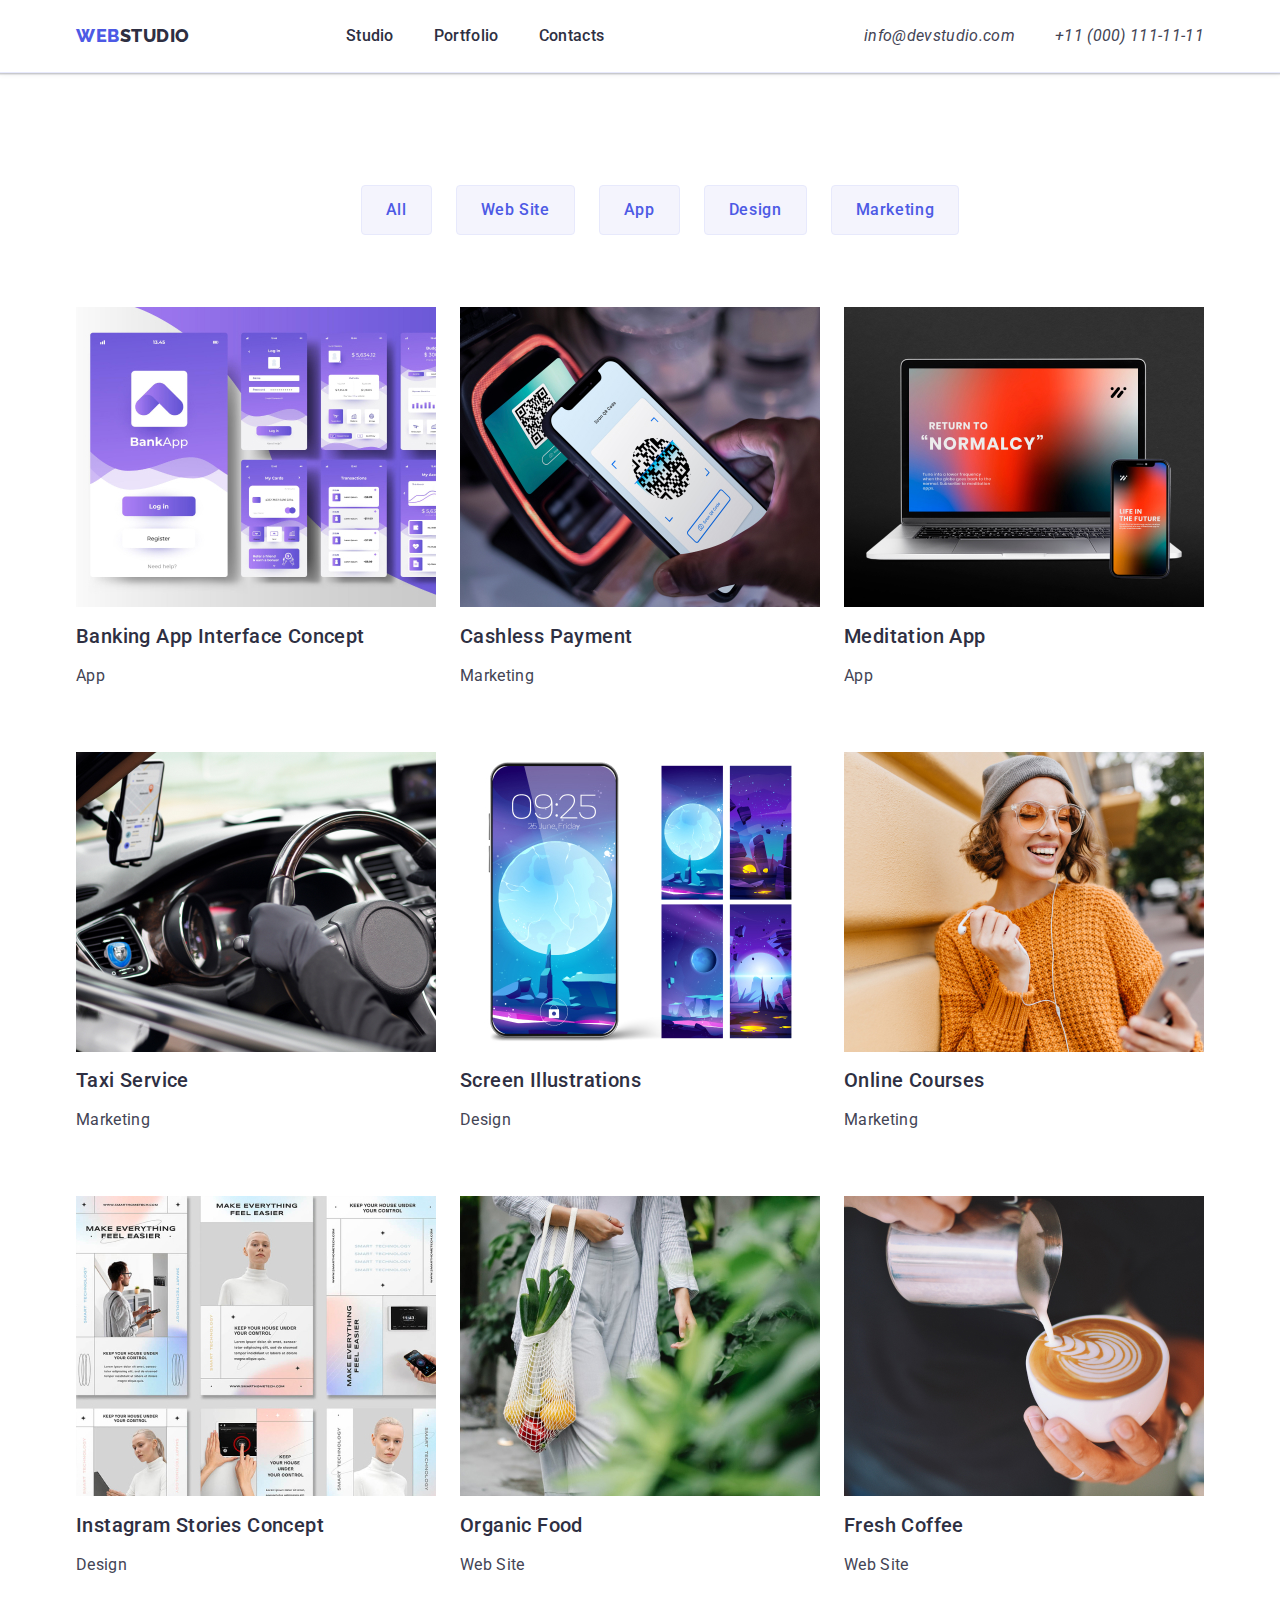
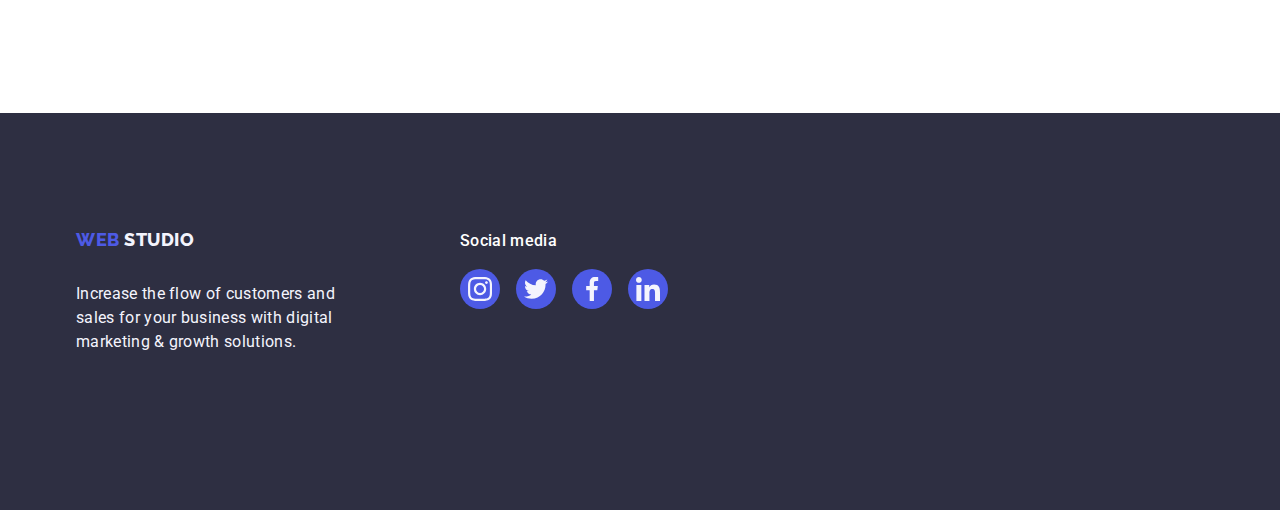
==== portfolio.html @ a6ea0c38 "Initial commit" ====
<!DOCTYPE html>
<html lang="en">
  <head>
    <meta charset="UTF-8" />
    <meta name="viewport" content="width=device-width, initial-scale=1.0" />
    <title>WEBSTUDIO</title>

    <link
      rel="stylesheet"
      href="https://cdnjs.cloudflare.com/ajax/libs/modern-normalize/2.0.0/modern-normalize.min.css"
    />
    <link rel="preconnect" href="https://fonts.googleapis.com" />
    <link rel="preconnect" href="https://fonts.gstatic.com" crossorigin />
    <link
      href="https://fonts.googleapis.com/css2?family=Raleway:wght@700&family=Roboto:wght@400;500;700;900&display=swap"
      rel="stylesheet"
    />

    <link rel="stylesheet" href="./css/styles.css" />
  </head>

  <body class="project">
    <header class="top-head">
      <div class="topdiv container">
        <nav class="navig">
          <a class="logo link" href="./index.html">
            Web<span class="logo-studio-dark">Studio</span>
          </a>

          <ul class="list top-line">
            <li><a class="index link top" href="./index.html">Studio</a></li>
            <li>
              <a class="index link top" href="./portfolio.html">Portfolio</a>
            </li>
            <li><a class="index link top" href="">Contacts</a></li>
          </ul>
        </nav>
        <address class="add">
          <ul class="list top-line">
            <li>
              <a class="contact link top" href="mailto:info@devstudio.com"
                >info@devstudio.com</a
              >
            </li>
            <li>
              <a class="contact link top" href="tel:+110001111111"
                >+11 (000) 111-11-11</a
              >
            </li>
          </ul>
        </address>
      </div>
    </header>

    <!-- FILTERS -->
    <main>
      <section class="section portf-section">
        <div class="container">
          <h1 class="visually-hidden">EXPLORE US</h1>
          <ul class="list main-list">
            <li>
              <button class="firstbtn main-btn btn-all" type="button">
                All
              </button>
            </li>
            <li>
              <button class="firstbtn main-btn btn-all" type="button">
                Web Site
              </button>
            </li>
            <li>
              <button class="firstbtn main-btn btn-all" type="button">
                App
              </button>
            </li>
            <li>
              <button class="firstbtn main-btn btn-all" type="button">
                Design
              </button>
            </li>
            <li>
              <button class="firstbtn main-btn btn-all" type="button">
                Marketing
              </button>
            </li>
          </ul>

          <!-- ROW1 -->

          <ul class="list card-list">
            <li class="card-element">
              <a href="" class="link link-card">
                <img
                  src="./images/bankingapp.jpg"
                  alt="Banking Interface"
                  width="360"
                />
                <div class="app">
                  <h2 class="titlefour card-title">
                    Banking App Interface Concept
                  </h2>
                  <p class="firsttitle">App</p>
                </div>
              </a>
            </li>
            <li class="card-element">
              <a href="" class="link link-card">
                <img src="./images/cardpayment.jpg" alt="Payment" width="360" />
                <div class="app">
                  <h2 class="titlefour card-title">Cashless Payment</h2>
                  <p class="firsttitle">Marketing</p>
                </div>
              </a>
            </li>
            <li class="card-element">
              <a href="" class="link link-card">
                <img src="./images/computerapp.jpg" alt="App" width="360" />
                <div class="app">
                  <h2 class="titlefour card-title">Meditation App</h2>
                  <p class="firsttitle">App</p>
                </div>
              </a>
            </li>

            <!-- ROW2 -->

            <li class="card-element">
              <a href="" class="link link-card">
                <img src="./images/taxiservice.jpg" alt="Taxi" width="360" />
                <div class="app">
                  <h2 class="titlefour card-title">Taxi Service</h2>
                  <p class="firsttitle">Marketing</p>
                </div>
              </a>
            </li>
            <li class="card-element">
              <a href="" class="link link-card">
                <img
                  src="./images/phonewallpapers.jpg"
                  alt="Phone Screen"
                  width="360"
                />
                <div class="app">
                  <h2 class="titlefour card-title">Screen Illustrations</h2>
                  <p class="firsttitle">Design</p>
                </div>
              </a>
            </li>
            <li class="card-element">
              <a href="" class="link link-card">
                <img
                  src="./images/onlinecourses.jpg"
                  alt="Online Courses"
                  width="360"
                />
                <div class="app">
                  <h2 class="titlefour card-title">Online Courses</h2>
                  <p class="firsttitle">Marketing</p>
                </div>
              </a>
            </li>

            <!-- ROW3 -->

            <li class="card-element">
              <a href="" class="link link-card">
                <img
                  src="./images/instagramstoriesconcept.jpg"
                  alt="Instagram Stories"
                  width="360"
                />
                <div class="app">
                  <h2 class="titlefour card-title">
                    Instagram Stories Concept
                  </h2>
                  <p class="firsttitle">Design</p>
                </div>
              </a>
            </li>
            <li class="card-element">
              <a href="" class="link link-card">
                <img
                  src="./images/organicfood.jpg"
                  alt="Organic Food"
                  width="360"
                />
                <div class="app">
                  <h2 class="titlefour card-title">Organic Food</h2>
                  <p class="firsttitle">Web Site</p>
                </div>
              </a>
            </li>
            <li class="card-element">
              <a href="" class="link link-card">
                <img src="./images/freshcoffee.jpg" alt="Coffee" width="360" />
                <div class="app">
                  <h2 class="titlefour card-title">Fresh Coffee</h2>
                  <p class="firsttitle">Web Site</p>
                </div>
              </a>
            </li>
          </ul>
        </div>
      </section>
    </main>
    <!--Footer Section-->
    <footer class="lastpart">
      <div class="foot-div container">
        <div class="footer-div-logo">
          <a class="logo link logo-st" href="./index.html">
            Web <span class="logoc">Studio</span>
          </a>
          <p class="description last-description">
            Increase the flow of customers and sales for your business with
            digital marketing & growth solutions.
          </p>
        </div>
        <div class="social-media-div">
          <p class="social-media-div-title">Social media</p>
          <ul class="ul-div">
            <li class="list-div">
              <a href="" class="last-link-div">
                <svg class="socialred-div" width="24" height="24">
                  <use href="./images/icons.svg#instagram"></use>
                </svg>
              </a>
            </li>
            <li class="list-div">
              <a href="" class="last-link-div">
                <svg class="socialred-div" width="24" height="24">
                  <use href="./images/icons.svg#twitter"></use>
                </svg>
              </a>
            </li>
            <li class="list-div">
              <a href="" class="last-link-div">
                <svg class="socialred-div" width="24" height="24">
                  <use href="./images/icons.svg#facebook"></use>
                </svg>
              </a>
            </li>
            <li class="list-div">
              <a href="" class="last-link-div">
                <svg class="socialred-div" width="24" height="24">
                  <use href="./images/icons.svg#linkedin"></use>
                </svg>
              </a>
            </li>
          </ul>
        </div>
      </div>
    </footer>
  </body>
</html>
---- css/styles.css ----
*,
*::before,
*::after {
    box-sizing: border-box;
}

.navig {
    display: flex;
    margin: 0px;
    padding: 0px;
    align-items: center;
    gap: 40px;

}


.topdiv {
    display: flex;
    justify-content: space-between;

}
.link {
    text-decoration: none;
}

.first-button {
    display: block;
    margin: auto;
    min-width: 169px;
    height: 56px;
    border: none;
    background-color: var(--button-color);
    border-radius: 4px;
    cursor: pointer;
    box-shadow: 1px 6px rgba(46, 47, 66, 0.08), 0px 1px 1px rgba(46, 47, 66, 0.16), 0px 2px 1px rgba(46, 47, 66, 0.08);
}

.top-head {
    border-bottom: 1px solid #e7e9fc;
    flex-shrink: 0;
    box-shadow: 0px 2px 1px rgba(46, 47, 66, 0.08), 0px 1px 1px rgba(46, 47, 66, 0.16), 0px 1px 6px rgba(46, 47, 66, 0.08);
}

.top-line {
    margin: 0;
    display: flex;
    justify-content: space-between;
    gap: 40px;
}

img {
    display: block;
}

:root {
    --brand-color: #FFFFFFFF;
    --blue: #4d5ae5;
    --dark-blue: #2e2f42;
    --more-blue: #434455;
    --light-color: #F4F4FD;
    --logo-color: #f4f4f4fd;
    --button-color: #4d5ae5;
    --main-button: #e7e9fc;
    --link-color: #8e8f99;
}

.container {

    width: 1158px;
    margin: 0 auto;
    padding: 0 15px;
}

.section {
    padding-top: 94px;
    padding-bottom: 94px;
}

body {
    font-family: "Roboto", sans-serif;
    color: #434455;
    background-color: var(--brand-color);
}

.logo {
    font-family: "Raleway", sans-serif;
    font-weight: 800;
    font-size: 18px;
    line-height: 1.17;
    letter-spacing: 0.03em;
    text-transform: uppercase;
    color: var(--blue);
    margin-right: 76px;

}


.link {
    text-decoration: none;
    display: block;
}


.logo-studio-dark {
    color: var(--dark-blue);
}

.list {

    list-style: none;
}


.contacts {
    font-style: normal;
}

.contacts {
    line-height: 1.5;
    letter-spacing: 0.02em;
    color: var(--more-blue);
    font-style: normal;
}

.index {
    font-weight: 500;
    font-size: 16px;
    line-height: 1.5;
    letter-spacing: 0.02em;
    color: var(--dark-blue);
    text-decoration: none;
}

.index:hover {
    color: #404bbf;
}

.index:focus {
    color: #404bbf;
}

.contact {
    color: var(--more-blue);
    line-height: 1.5;
    letter-spacing: 0.02em;
}

.contact:hover {
    color: #404bbf;
}

.contact:focus {
    color: #000433;
}

.heroimag {
    max-width: 1440px;
    background-color: var(--navy-blue);
    background-image: linear-gradient(rgba(46, 47, 66, 0.7), rgba(46, 47, 66, 0.7)), url(../images/people-office.jpg);
    background-repeat: no-repeat;
    background-size: cover;
    background-position: center;
    margin: 0 auto;
    }


.first {
    color: var(--dark-blue);
    background-color: var(--dark-blue);
    padding: 188px 0;
}

.firstred {
    fill: var(--light-color);
}
.title {
    font-size: 56px;
    line-height: 1.07;
    text-align: center;
    letter-spacing: 0.02em;
    color: #ffffff;
}

.antenna {

    display: flex;
    align-items: center;
    justify-content: center;
    height: 112px;
    background-color: #f4f4fd;
    border-radius: 4px;
    margin-bottom: 8px;
}

.section-title {

    max-width: 496px;
    margin: auto;
    padding-bottom: 48px;
}

.btn {

    font-family: "Roboto", sans-serif;
    font-weight: 500;
    font-size: 16px;
    line-height: 1.5;
    letter-spacing: 0.04em;
    color: #ffffff;

}

.btn:hover {
    background-color: #404bbf;
}

.btn:focus {
    background-color: #404bbf;
}

.btn {
    cursor: pointer;
}

.btn-all:hover {

    box-shadow: 0px 3px 1px rgba(0, 0, 0, 0.1), 0px 2px 1px rgba(0, 0, 0, 0.08), 0px 2px 2px rgba(0, 0, 0, 0.12);

}

.btn-all:focus {

    box-shadow: 0px 3px 1px rgba(0, 0, 0, 0.1), 0px 2px 1px rgba(0, 0, 0, 0.08), 0px 2px 2px rgba(0, 0, 0, 0.12);
}

.titlefour {
    font-weight: 500;
    font-size: 20px;
    line-height: 1.2;
    letter-spacing: 0.02em;
    color: var(--dark-blue);
}

.firsttitle {
    line-height: 1.5;
    letter-spacing: 0.02em;
    font-size: 16px;
}

.titleh {
    font-size: 36px;
    line-height: 1.11;
    text-align: center;
    letter-spacing: 0.02em;
    text-transform: capitalize;
    color: var(--dark-blue);
}


.lastsection {
    background-color: #F4F4FD;
}

.team {
    font-size: 36px;
    line-height: 1.11;
    text-align: center;
    letter-spacing: 0.02em;
    text-transform: capitalize;
    color: var(--dark-blue);
}


.lastpart {
    background-color: var(--dark-blue);
    padding: 100px 0;
}

.description {
    line-height: 1.5;
    color: var(--light-color);
    letter-spacing: 0.02em;
    margin-bottom: 16px;
}

.custom-class {
    font-weight: 500;
    font-size: 20px;
    line-height: 1.2;
    letter-spacing: 0.02em;
    color: var(--dark-blue);
}

.teamp {
    background-color: #FFFFFFFF;
    box-shadow: 0px 1px 6px rgba(46, 47, 66, 0.08), 0px 1px 1px rgba(46, 47, 66, 0.16), 0px 2px 1px rgba(46, 47, 66, 0.08);
}

.firsttitle {
    color: var(--more-blue)
}

.logoc {
    color: #f4f4fd;
}

.firstbtn {
    font-family: "Roboto", sans-serif;
    font-weight: 500;
    font-size: 16px;
    line-height: 1.5;
    letter-spacing: 0.04em;
    color: var(--button-color);
    background-color: var(--light-color);
}

.firstbtn:hover {
    color: #FFFFFFFF;
    background-color: #404bbf;
}

.firstbtn:focus {
    color: #FFFFFFFF;
    background-color: #404bbf;
}

.firstbtn {
    cursor: pointer;
}

.first-row {
    padding-top: 120px;
    padding-bottom: 120px;

}

.hidden-title {
    visibility: hidden;
    height: 1px;
    overflow: hidden;
    position: absolute;
    white-space: nowrap;
    width: 1px;
}

.first-row-list {
    display: flex;
    gap: 24px;
    padding-left: 0;
}



.title-first-element {
    margin-bottom: 8px;
}

.third-section {
    padding-bottom: 120px;
}

.title-second-element {
    margin-bottom: 72px;
}

.second-row-list {
    display: flex;
    gap: 24px;
}



.last-row {
    display: flex;
    padding: 120px 0;
}

.last-title {
    margin-bottom: 72px;
}

.last-list {
    display: flex;
    gap: 24px;
}



.last-element {
    border-radius: 0px 0px 4px 4px;
    background: var(--WHITE, #FFF);
}

.first-name {
    padding: 32px 0;
}

.title-name {
    text-align: center;
    margin-bottom: 8px;
}

.job {
    text-align: center;
}

.social-media-link {
    width: 100%;
    height: 100%;
    background-color: var(--button-color);
    border-radius: 50%;
    display: flex;
    align-items: center;
    justify-content: center;
    gap: 24px;
}

.social-media-link:hover{
    background-color: #404bbf;
    box-shadow: 1px 6px rgba(46, 47, 66, 0.08), 0px 1px 1px rgba(46, 47, 66, 0.16), 0px 2px 1px rgba(46, 47, 66, 0.08);
    }


.social-media-link:focus{
    background-color: #404bbf;
    box-shadow: 1px 6px rgba(46, 47, 66, 0.08), 0px 1px 1px rgba(46, 47, 66, 0.16), 0px 2px 1px rgba(46, 47, 66, 0.08);
    
}

.social {
    display: flex;
    justify-content: center;
    gap: 24px;
    list-style: none;
    padding-inline-start: 0%;
}

.social-media {
    width: 40px;
    height: 40px;
}

.title-custom {
    color: var(--NAVY-BLUE, #2E2F42);
    text-align: center;
    font-family: Roboto;
    font-size: 36px;
    font-style: normal;
    font-weight: 700;
    line-height: 111.111%;
    letter-spacing: 0.72px;
    text-transform: capitalize;
    margin-bottom: 72px;

}

.custom-class{
    padding-top: 120px;
    padding-bottom: 120px;
    font-weight: 500;
    font-size: 20px;
    line-height: 1.2;
    letter-spacing: 0.02em;
    color: var(--dark-blue);
}

.list-costumer{
    display: flex;
    gap: 24px;
    list-style-type: none;
    height: 88px;
    padding: 0%;
    margin-bottom: 72px;
}

.icon-class{
    fill: currentColor;
}

.list-costumers{
    width: calc((100% - 120px) / 6);
}

.link-costumer{
    width: 100%;
    height: 100%;
    border: 1px solid #8e8f99;
    border-radius: 4px;
    display: flex;
    align-items: center;
    justify-content: center;
    color: var(--link-color);
    box-shadow: 1px 6px rgba(46, 47, 66, 0.08), 0px 1px 1px rgba(46, 47, 66, 0.16), 0px 2px 1px rgba(46, 47, 66, 0.08);
}

.link-costumer:hover{
    border-color: #404bbf;
    color: #404bbf;
}

.link-costumer:focus{
    border-color: #404bbf;
    color: #404bbf;
}
.logo-st {
    display: inline-block;
    margin-bottom: 16px;
}

.last-description {
    width: 264px;
    height: 112px;
    flex-shrink: 0;
    margin-bottom: 16px;
}


.portf-section {
    padding-top: 96px;
    padding-bottom: 120px;
}

.main-list {
    display: flex;
    justify-content: center;
    gap: 24px;
    margin-bottom: 72px;
}

.main-btn {
    border: 1px solid var(--main-button);
    border-radius: 4px;
    padding: 12px 24px;
}

.main-btn:hover {
    border: 1px solid transparent;
}

.main-btn:focus {
    border: 1px solid transparent;

}

.card-list {
    display: flex;
    flex-wrap: wrap;
    column-gap: 24px;
    row-gap: 48px;
    flex-basis: calc((100% - 48px) /3);
    margin-top: 0px;
    margin-bottom: 0px;
    padding-left: 0px;
    padding-right: 0px;
}


.card-title {
    margin-bottom: 8px;
}

.link-card:hover {
box-shadow: 0px 1px 6px rgba(46, 47, 66, 0.08), 0px 1px 1px rgba(46, 47, 66, 0.16), 0px 2px 1px rgba(46, 47, 66, 0.08);
}

.link-card:focus {
    box-shadow: 0px 1px 6px rgba(46, 47, 66, 0.08), 0px 1px 1px rgba(46, 47, 66, 0.16), 0px 2px 1px rgba(46, 47, 66, 0.08);
}



.top {
    padding: 24px 0;
}

.visually-hidden {
    position: absolute;
    width: 1px;
    height: 1px;
    margin: -1px;
    border: 0;
    padding: 0;
    white-space: nowrap;
    clip-path: inset(100%);
    clip: rect(0 0 0 0);
    overflow: hidden;
}

.last-element {
    width: 100%;
    min-width: 264px;
}

.foot-div {
    display: flex;
    align-items: baseline;
}
.footer-div-logo {
    margin-right: 120px;
    flex-direction: column;
    display: inline-block;
}

.social-media-div {
    gap: 24px;
    margin-bottom: 16px;
    list-style: none;
    padding-inline-start: 0%;

}

.social-media-div-title {
    color: var(--WHITE, #FFF);
    font-family: Roboto;
    font-size: 16px;
    font-style: normal;
    font-weight: 500;
    line-height: 150%;
    letter-spacing: 0.32px;
    margin-bottom: 16px;
}

.ul-div{
    display: flex;
    gap: 16px;
    padding: inherit;
    list-style-type: none;
}

.list-div{
    width: 40px;
    height: 40px;
}

.last-link-div{
    width: 100%;
    height: 100%;
    background-color: var(--button-color);
    border-radius: 50%;
    display: flex;
    align-items: center;
    justify-content: center;
}

.last-link-div:hover{
    background-color: #31d0aa;
}

.last-link-div:focus{
    background-color: #31d0aa;
}

.socialred-div{
    fill: var(--light-color);
    display: flex;
    align-items: center;
    justify-content: center;
    padding-inline-end: 0%;

}
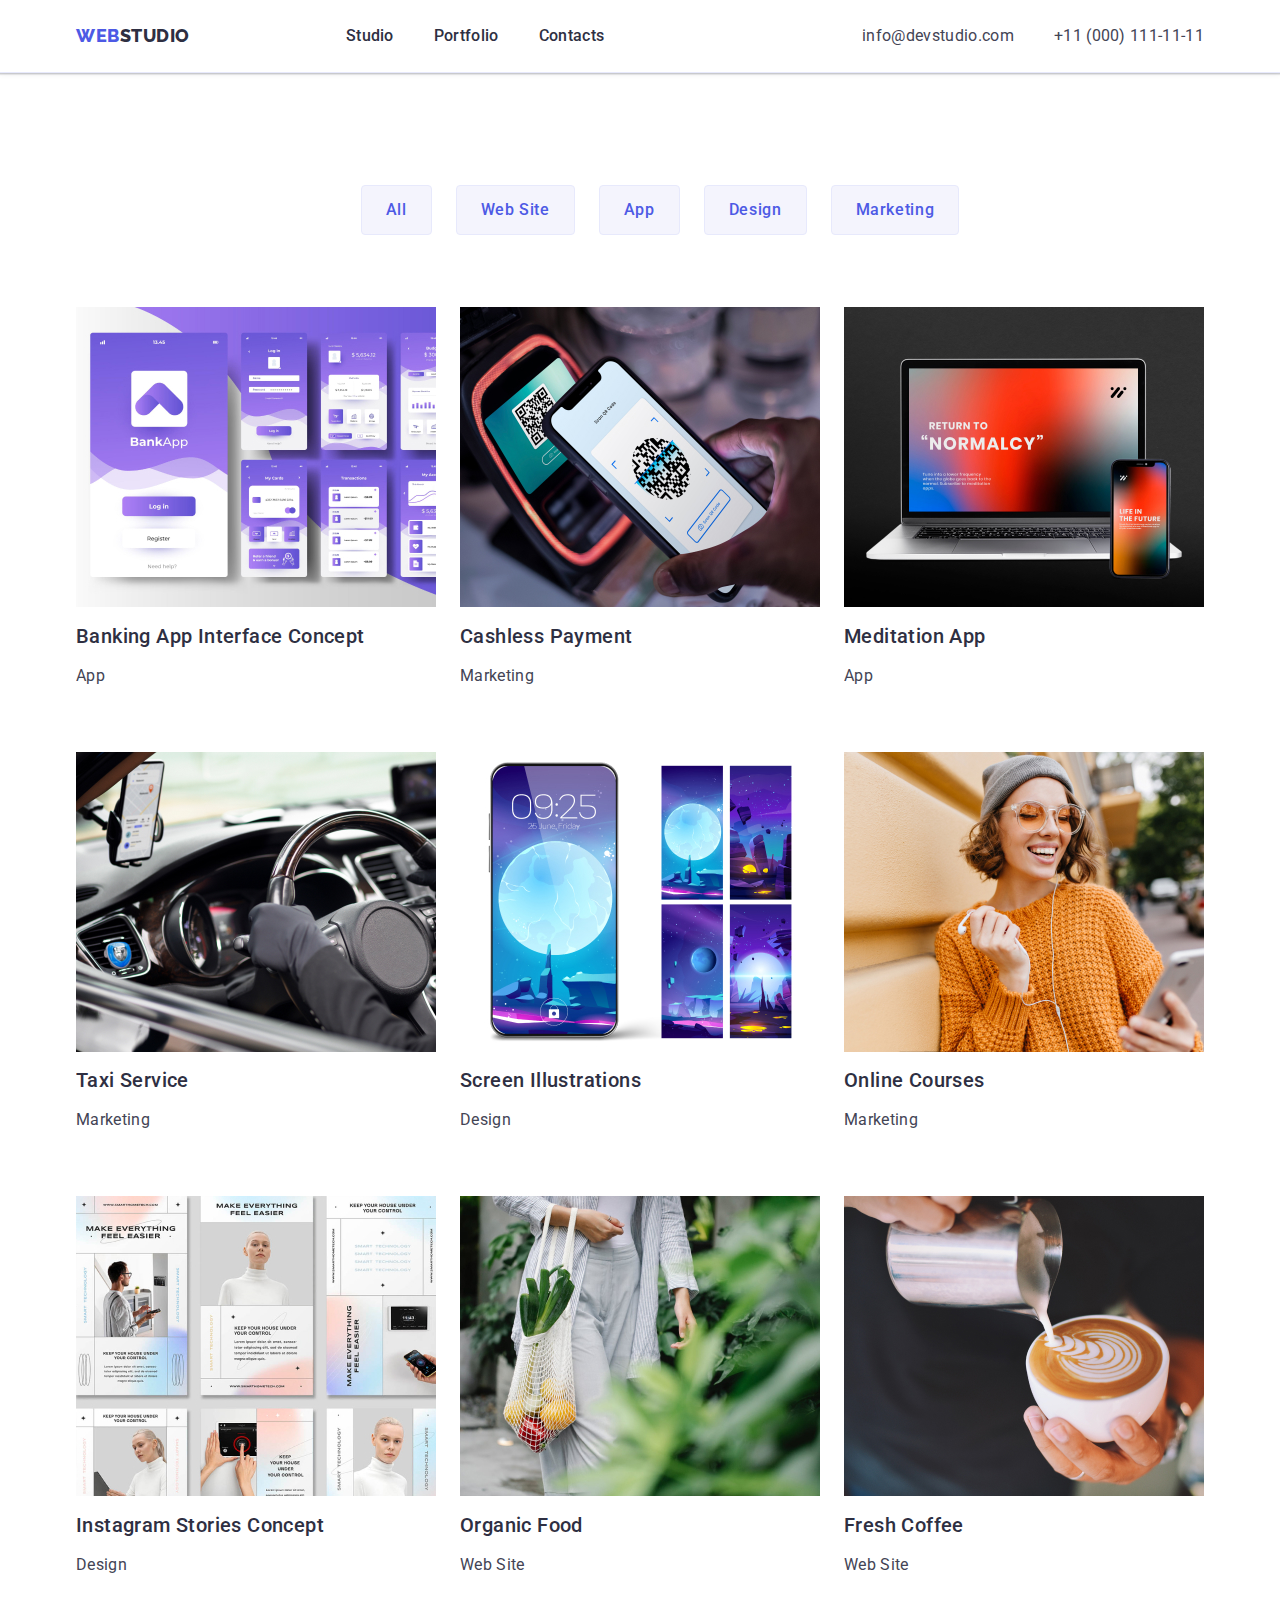
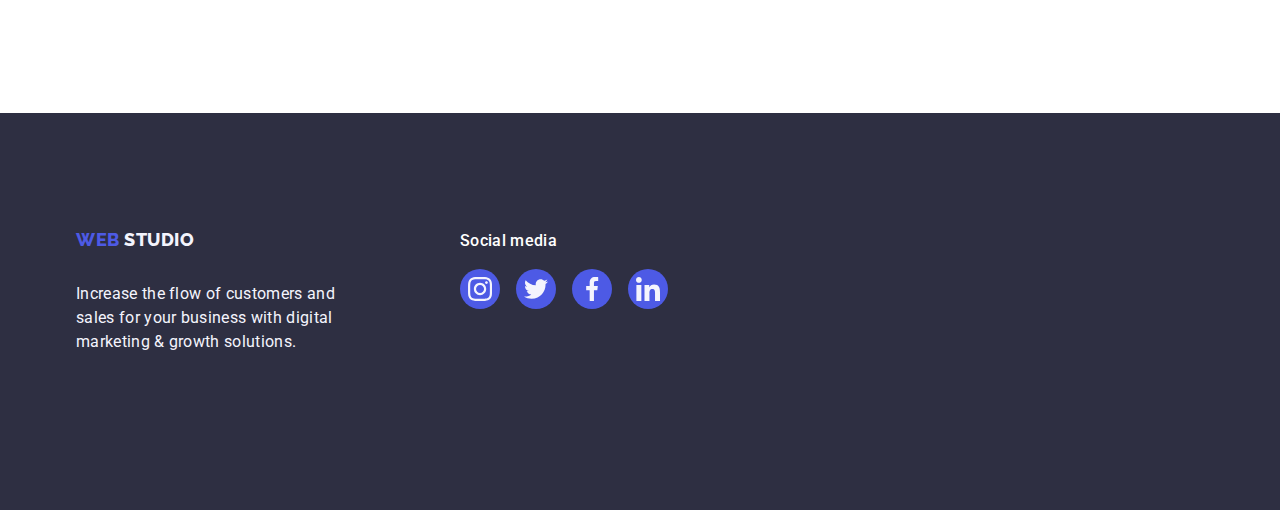
==== commit 770d3a39: "test" ====
--- a/portfolio.html
+++ b/portfolio.html
@@ -90,11 +90,18 @@
           <ul class="list card-list">
             <li class="card-element">
               <a href="" class="link link-card">
-                <img
+                <div class="project-card overlay">
+                  <img
                   src="./images/bankingapp.jpg"
                   alt="Banking Interface"
                   width="360"
-                />
+                  />
+                  <p class="overlay-paragraf">
+                    14 Stylish and User-Friendly App Design Concepts · Task
+                    Manager App · Calorie Tracker App · Exotic Fruit Ecommerce
+                    App · Cloud Storage App
+                  </p>
+                </div>
                 <div class="app">
                   <h2 class="titlefour card-title">
                     Banking App Interface Concept
@@ -105,7 +112,14 @@
             </li>
             <li class="card-element">
               <a href="" class="link link-card">
+                <div class="project-card overlay">
                 <img src="./images/cardpayment.jpg" alt="Payment" width="360" />
+                <p class="overlay-paragraf">
+                  14 Stylish and User-Friendly App Design Concepts · Task
+                  Manager App · Calorie Tracker App · Exotic Fruit Ecommerce
+                  App · Cloud Storage App
+                </p>
+              </div>
                 <div class="app">
                   <h2 class="titlefour card-title">Cashless Payment</h2>
                   <p class="firsttitle">Marketing</p>
@@ -114,7 +128,14 @@
             </li>
             <li class="card-element">
               <a href="" class="link link-card">
+                <div class="project-card overlay">
                 <img src="./images/computerapp.jpg" alt="App" width="360" />
+                <p class="overlay-paragraf">
+                  14 Stylish and User-Friendly App Design Concepts · Task
+                  Manager App · Calorie Tracker App · Exotic Fruit Ecommerce
+                  App · Cloud Storage App
+                </p>
+              </div>
                 <div class="app">
                   <h2 class="titlefour card-title">Meditation App</h2>
                   <p class="firsttitle">App</p>
@@ -126,7 +147,14 @@
 
             <li class="card-element">
               <a href="" class="link link-card">
+                <div class="project-card overlay">
                 <img src="./images/taxiservice.jpg" alt="Taxi" width="360" />
+                <p class="overlay-paragraf">
+                  14 Stylish and User-Friendly App Design Concepts · Task
+                  Manager App · Calorie Tracker App · Exotic Fruit Ecommerce
+                  App · Cloud Storage App
+                </p>
+              </div>
                 <div class="app">
                   <h2 class="titlefour card-title">Taxi Service</h2>
                   <p class="firsttitle">Marketing</p>
@@ -135,11 +163,18 @@
             </li>
             <li class="card-element">
               <a href="" class="link link-card">
+                <div class="project-card overlay">
                 <img
                   src="./images/phonewallpapers.jpg"
                   alt="Phone Screen"
                   width="360"
                 />
+                <p class="overlay-paragraf">
+                  14 Stylish and User-Friendly App Design Concepts · Task
+                  Manager App · Calorie Tracker App · Exotic Fruit Ecommerce
+                  App · Cloud Storage App
+                </p>
+              </div>
                 <div class="app">
                   <h2 class="titlefour card-title">Screen Illustrations</h2>
                   <p class="firsttitle">Design</p>
@@ -148,11 +183,18 @@
             </li>
             <li class="card-element">
               <a href="" class="link link-card">
+                <div class="project-card overlay">
                 <img
                   src="./images/onlinecourses.jpg"
                   alt="Online Courses"
                   width="360"
                 />
+                <p class="overlay-paragraf">
+                  14 Stylish and User-Friendly App Design Concepts · Task
+                  Manager App · Calorie Tracker App · Exotic Fruit Ecommerce
+                  App · Cloud Storage App
+                </p>
+              </div>
                 <div class="app">
                   <h2 class="titlefour card-title">Online Courses</h2>
                   <p class="firsttitle">Marketing</p>
@@ -164,11 +206,18 @@
 
             <li class="card-element">
               <a href="" class="link link-card">
+                <div class="project-card overlay">
                 <img
                   src="./images/instagramstoriesconcept.jpg"
                   alt="Instagram Stories"
                   width="360"
                 />
+                <p class="overlay-paragraf">
+                  14 Stylish and User-Friendly App Design Concepts · Task
+                  Manager App · Calorie Tracker App · Exotic Fruit Ecommerce
+                  App · Cloud Storage App
+                </p>
+              </div>
                 <div class="app">
                   <h2 class="titlefour card-title">
                     Instagram Stories Concept
@@ -179,11 +228,18 @@
             </li>
             <li class="card-element">
               <a href="" class="link link-card">
+                <div class="project-card overlay">
                 <img
                   src="./images/organicfood.jpg"
                   alt="Organic Food"
                   width="360"
                 />
+                <p class="overlay-paragraf">
+                  14 Stylish and User-Friendly App Design Concepts · Task
+                  Manager App · Calorie Tracker App · Exotic Fruit Ecommerce
+                  App · Cloud Storage App
+                </p>
+              </div>
                 <div class="app">
                   <h2 class="titlefour card-title">Organic Food</h2>
                   <p class="firsttitle">Web Site</p>
@@ -192,7 +248,14 @@
             </li>
             <li class="card-element">
               <a href="" class="link link-card">
+                <div class="project-card overlay">
                 <img src="./images/freshcoffee.jpg" alt="Coffee" width="360" />
+                <p class="overlay-paragraf">
+                  14 Stylish and User-Friendly App Design Concepts · Task
+                  Manager App · Calorie Tracker App · Exotic Fruit Ecommerce
+                  App · Cloud Storage App
+                </p>
+              </div>
                 <div class="app">
                   <h2 class="titlefour card-title">Fresh Coffee</h2>
                   <p class="firsttitle">Web Site</p>
--- a/css/styles.css
+++ b/css/styles.css
@@ -43,6 +43,7 @@
 
 .top-line {
     margin: 0;
+    font-style: normal;
     display: flex;
     justify-content: space-between;
     gap: 40px;
@@ -95,6 +96,118 @@
 }
 
 
+.modal {
+    position: fixed;
+    width: 100%;
+    height: 100%;
+    background-color: rgba(46, 47, 66, 0.4);
+    z-index: 10;
+    display: flex;
+    justify-content: center;
+    top: 0;
+    left: 0;
+    padding-top: 80px;
+    transition: opacity 250ms cubic-bezier(0.4, 0, 0.2, 1), visibility 250ms cubic-bezier(0.4, 0, 0.2, 1);
+}
+
+.modal-bg {
+    width: 408px;
+    min-height: 584px;
+    border-radius: 4px;
+    background: var(--DAIRY, #FCFCFC);
+    box-shadow: 0px 2px 1px 0px rgba(0, 0, 0, 0.20), 0px 1px 3px 0px rgba(0, 0, 0, 0.12), 0px 1px 1px 0px rgba(0, 0, 0, 0.14);
+    position: absolute;
+    top: 50%;
+    left: 50%;
+    transform: translate(-50%, -50%) scale(1);
+    transition: transform 250ms cubic-bezier(0.4, 0, 0.2, 1);
+}
+
+.modal-close {
+    position: absolute;
+    display: flex;
+    align-items: center;
+    justify-content: center;
+    cursor: pointer;
+    width: 24px;
+    height: 24px;
+    background-color: var(--cornflower);
+    border-radius: 50%;
+    border: 1px solid rgba(0, 0, 0, 0.1);
+    top: 24px;
+    right: 24px;
+    padding: 0;
+    transition: background-color 250ms cubic-bezier(0.4, 0, 0.2, 1), border 250ms cubic-bezier(0.4, 0, 0.2, 1);
+
+}
+
+.close-button {
+    fill: var(--CORNFLOWER, #E7E9FC);
+
+
+}
+
+.modal-close:hover,
+.modal-close:focus {
+    background-color: #404bbf;
+    border: none;
+    transition: transform 250ms cubic-bezier(0.4, 0, 0.2, 1);
+}
+
+.is-hidden {
+    visibility: hidden;
+    opacity: 0;
+    pointer-events: none;
+}
+
+.close-svg {
+    transition: fill 250ms cubic-bezier(0.4, 0, 0.2, 1);
+
+}
+
+.close-svg:hover,
+.close-svg:focus {
+    fill: #ffffff;
+    transition: transform 250ms cubic-bezier(0.4, 0, 0.2, 1);
+}
+
+.activ-element::after {
+    display: block;
+    content: "";
+    width: 100%;
+    height: 4px;
+    top: 44px;
+    border-radius: 2px;
+    background: var(--ocean);
+    border: 1px solid var(--ocean);
+    position: absolute;
+    left: 0;
+    top: 67px;
+}
+
+.top {
+    color: var(--navy-blue);
+    padding: 24px 0;
+    position: relative;
+    transition: color 250ms cubic-bezier(0.4, 0, 0.2, 1);
+}
+
+.top:hover {
+    color: var(--ocean);
+    transition: transform 250ms cubic-bezier(0.4, 0, 0.2, 1);
+}
+
+.top:focus {
+    color: var(--ocean);
+    transition: transform 250ms cubic-bezier(0.4, 0, 0.2, 1);
+}
+
+
+.color {
+    color: var(--ocean);
+}
+
+
 .link {
     text-decoration: none;
     display: block;
@@ -133,10 +246,12 @@
 
 .index:hover {
     color: #404bbf;
+    transition: transform 250ms cubic-bezier(0.4, 0, 0.2, 1);
 }
 
 .index:focus {
     color: #404bbf;
+    transition: transform 250ms cubic-bezier(0.4, 0, 0.2, 1);
 }
 
 .contact {
@@ -147,10 +262,12 @@
 
 .contact:hover {
     color: #404bbf;
+    transition: transform 250ms cubic-bezier(0.4, 0, 0.2, 1);
 }
 
 .contact:focus {
     color: #000433;
+    transition: transform 250ms cubic-bezier(0.4, 0, 0.2, 1);
 }
 
 .heroimag {
@@ -212,10 +329,12 @@
 
 .btn:hover {
     background-color: #404bbf;
+    transition: transform 250ms cubic-bezier(0.4, 0, 0.2, 1);
 }
 
 .btn:focus {
     background-color: #404bbf;
+    transition: transform 250ms cubic-bezier(0.4, 0, 0.2, 1);
 }
 
 .btn {
@@ -223,13 +342,13 @@
 }
 
 .btn-all:hover {
-
+    transition: transform 250ms cubic-bezier(0.4, 0, 0.2, 1);
     box-shadow: 0px 3px 1px rgba(0, 0, 0, 0.1), 0px 2px 1px rgba(0, 0, 0, 0.08), 0px 2px 2px rgba(0, 0, 0, 0.12);
 
 }
 
 .btn-all:focus {
-
+    transition: transform 250ms cubic-bezier(0.4, 0, 0.2, 1);
     box-shadow: 0px 3px 1px rgba(0, 0, 0, 0.1), 0px 2px 1px rgba(0, 0, 0, 0.08), 0px 2px 2px rgba(0, 0, 0, 0.12);
 }
 
@@ -317,11 +436,13 @@
 .firstbtn:hover {
     color: #FFFFFFFF;
     background-color: #404bbf;
+    transition: transform 250ms cubic-bezier(0.4, 0, 0.2, 1);
 }
 
 .firstbtn:focus {
     color: #FFFFFFFF;
     background-color: #404bbf;
+    transition: transform 250ms cubic-bezier(0.4, 0, 0.2, 1);
 }
 
 .firstbtn {
@@ -417,12 +538,14 @@
 
 .social-media-link:hover{
     background-color: #404bbf;
+    transition: transform 250ms cubic-bezier(0.4, 0, 0.2, 1);
     box-shadow: 1px 6px rgba(46, 47, 66, 0.08), 0px 1px 1px rgba(46, 47, 66, 0.16), 0px 2px 1px rgba(46, 47, 66, 0.08);
     }
 
 
 .social-media-link:focus{
     background-color: #404bbf;
+    transition: transform 250ms cubic-bezier(0.4, 0, 0.2, 1);
     box-shadow: 1px 6px rgba(46, 47, 66, 0.08), 0px 1px 1px rgba(46, 47, 66, 0.16), 0px 2px 1px rgba(46, 47, 66, 0.08);
     
 }
@@ -496,11 +619,13 @@
 .link-costumer:hover{
     border-color: #404bbf;
     color: #404bbf;
+    transition: transform 250ms cubic-bezier(0.4, 0, 0.2, 1);
 }
 
 .link-costumer:focus{
     border-color: #404bbf;
     color: #404bbf;
+    transition: transform 250ms cubic-bezier(0.4, 0, 0.2, 1);
 }
 .logo-st {
     display: inline-block;
@@ -535,10 +660,12 @@
 
 .main-btn:hover {
     border: 1px solid transparent;
+    transition: transform 250ms cubic-bezier(0.4, 0, 0.2, 1);
 }
 
 .main-btn:focus {
     border: 1px solid transparent;
+    transition: transform 250ms cubic-bezier(0.4, 0, 0.2, 1);
 
 }
 
@@ -559,15 +686,68 @@
     margin-bottom: 8px;
 }
 
+.link-card{
+    display: block;
+    transition: box-shadow 250ms cubic-bezier(0.4, 0, 0.2, 1);
+    overflow: hidden;
+}
+
 .link-card:hover {
+    transition: transform 250ms cubic-bezier(0.4, 0, 0.2, 1);
 box-shadow: 0px 1px 6px rgba(46, 47, 66, 0.08), 0px 1px 1px rgba(46, 47, 66, 0.16), 0px 2px 1px rgba(46, 47, 66, 0.08);
 }
 
 .link-card:focus {
+    transition: transform 250ms cubic-bezier(0.4, 0, 0.2, 1);
     box-shadow: 0px 1px 6px rgba(46, 47, 66, 0.08), 0px 1px 1px rgba(46, 47, 66, 0.16), 0px 2px 1px rgba(46, 47, 66, 0.08);
 }
 
-
+.overlay {
+    position: relative;
+    top: 0;
+    left: 0;
+    width: 100%;
+    height: 100%;
+    background-color: #3f51b5;
+    transition: transform 250ms ease-in-out;
+}
+
+.overlay-paragraf {
+    position: absolute;
+    top: 0; 
+    font-size: 16px;
+    line-height: 1.5;
+    letter-spacing: 0.02em;
+    color: var(--cloud);
+    padding: 40px 32px;
+    background-color: #4d5ae5;
+    height: 100%;
+    width: 100%;
+    transform: translateY(100%);
+    transition: transform 250ms cubic-bezier(0.4, 0, 0.2, 1);
+    }
+
+.project-card {
+    display: block;
+    position: relative;
+    overflow: hidden;
+}
+
+.link-card { 
+    display: block;
+    transition: box-shadow 250ms cubic-bezier(0.4, 0, 0.2, 1);
+    overflow: hidden;
+}
+
+.project-card:hover .overlay-paragraf {
+    transform: translateY(0%);
+    transition: transform 250ms cubic-bezier(0.4, 0, 0.2, 1);
+}
+
+.link-card:focus .overlay-paragraf {
+    transform: translateY(0%);
+    transition: transform 250ms cubic-bezier(0.4, 0, 0.2, 1);
+}
 
 .top {
     padding: 24px 0;
@@ -644,10 +824,12 @@
 
 .last-link-div:hover{
     background-color: #31d0aa;
+    transition: transform 250ms cubic-bezier(0.4, 0, 0.2, 1);
 }
 
 .last-link-div:focus{
     background-color: #31d0aa;
+    transition: transform 250ms cubic-bezier(0.4, 0, 0.2, 1);
 }
 
 .socialred-div{
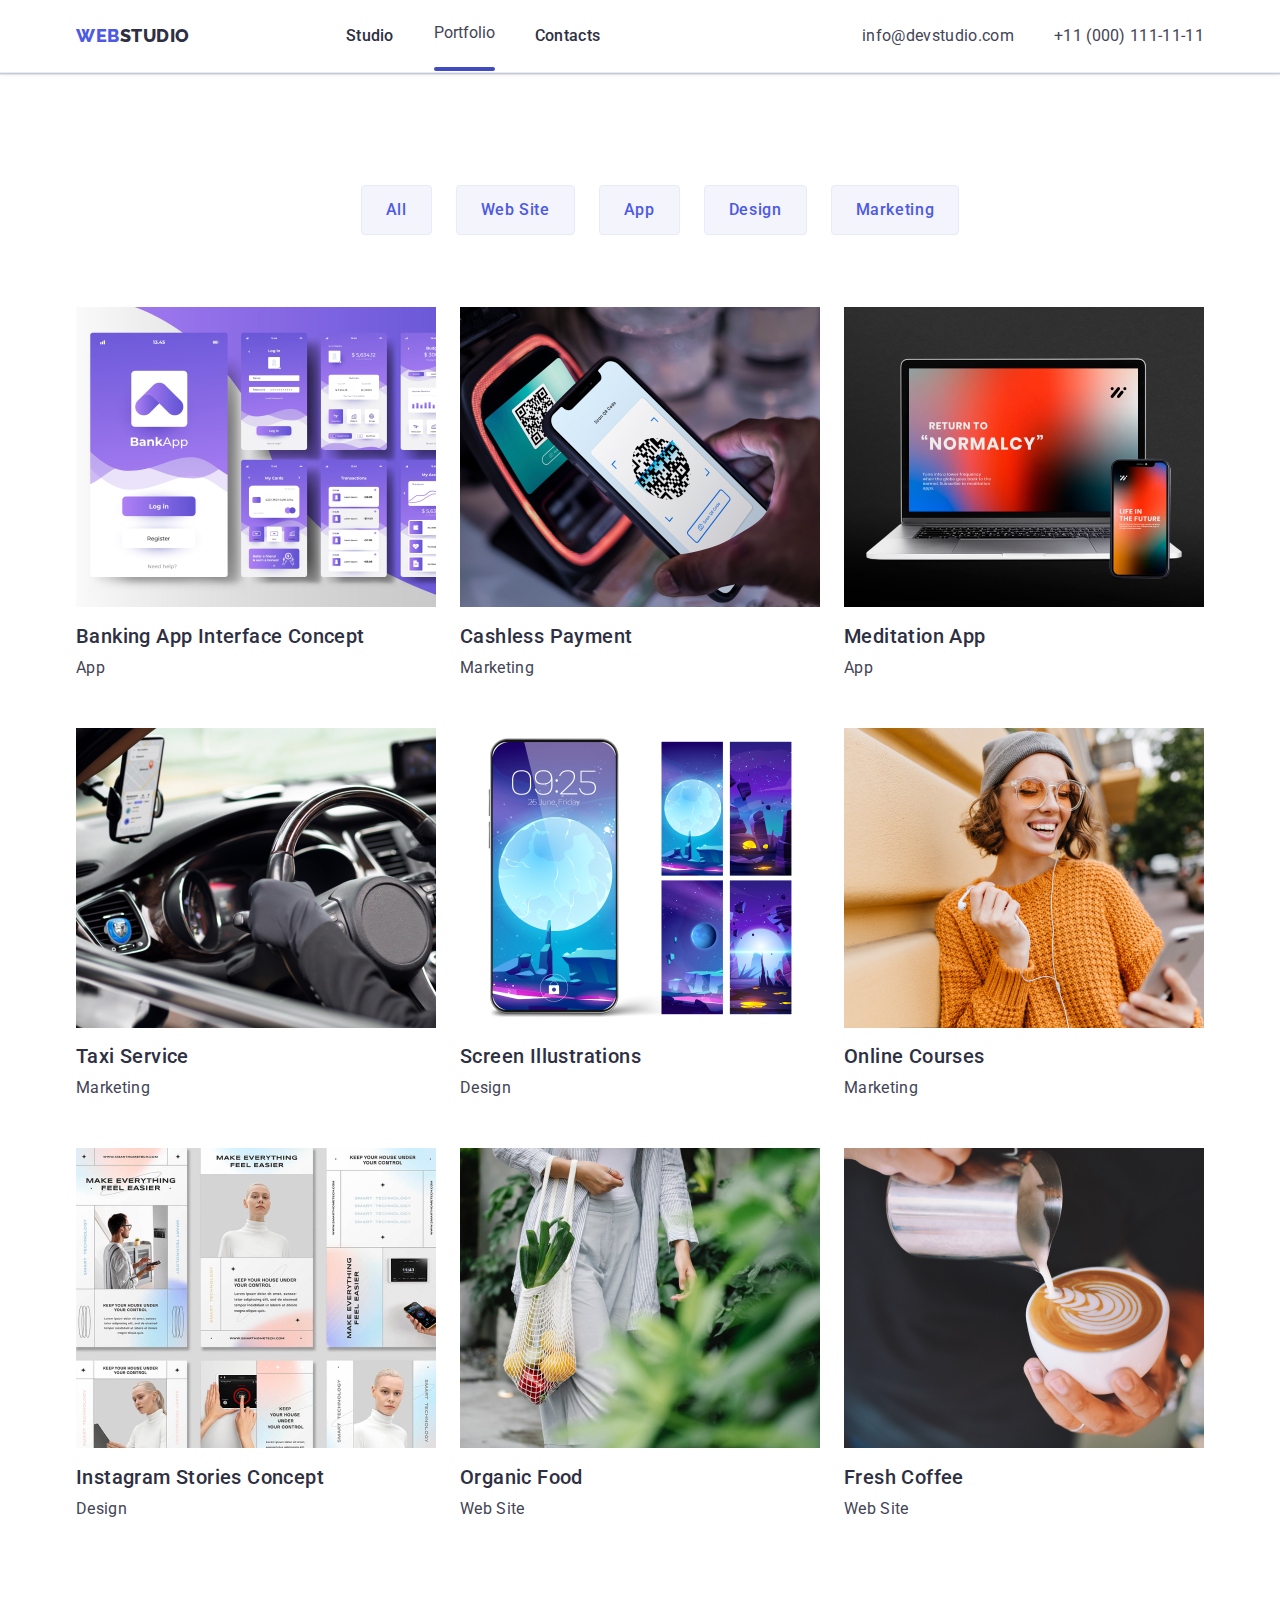
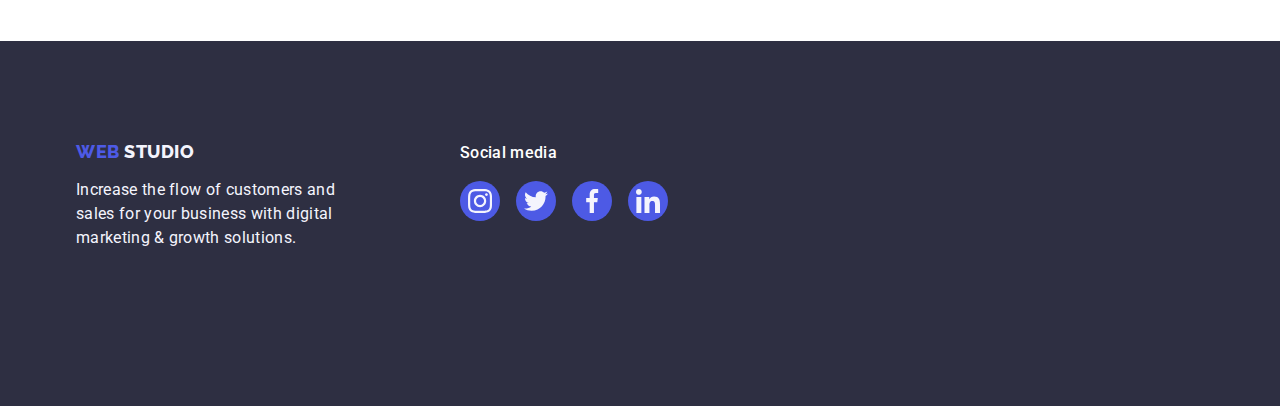
==== commit 7fa96eec: "new" ====
--- a/portfolio.html
+++ b/portfolio.html
@@ -30,7 +30,7 @@
           <ul class="list top-line">
             <li><a class="index link top" href="./index.html">Studio</a></li>
             <li>
-              <a class="index link top" href="./portfolio.html">Portfolio</a>
+              <a class="nav-link-activ https://pnm24.github.io/goit-markup-hw-05/portfolio.htmlindex link top" href="./portfolio.html">Portfolio</a>
             </li>
             <li><a class="index link top" href="">Contacts</a></li>
           </ul>
--- a/css/styles.css
+++ b/css/styles.css
@@ -2,6 +2,10 @@
 *::before,
 *::after {
     box-sizing: border-box;
+}
+
+p {
+    margin: 0px;
 }
 
 .navig {
@@ -33,6 +37,7 @@
     border-radius: 4px;
     cursor: pointer;
     box-shadow: 1px 6px rgba(46, 47, 66, 0.08), 0px 1px 1px rgba(46, 47, 66, 0.16), 0px 2px 1px rgba(46, 47, 66, 0.08);
+    background-color: 250ms cubic-bezier(0.4, 0, 0.2, 1);
 }
 
 .top-head {
@@ -171,18 +176,19 @@
     transition: transform 250ms cubic-bezier(0.4, 0, 0.2, 1);
 }
 
-.activ-element::after {
+.nav-link-activ::after {
     display: block;
     content: "";
     width: 100%;
     height: 4px;
-    top: 44px;
+    background: #404bbf;
     border-radius: 2px;
-    background: var(--ocean);
     border: 1px solid var(--ocean);
     position: absolute;
     left: 0;
     top: 67px;
+    bottom: -1px;
+
 }
 
 .top {
@@ -534,6 +540,7 @@
     align-items: center;
     justify-content: center;
     gap: 24px;
+    background-color: 250ms cubic-bezier(0.4, 0, 0.2, 1);
 }
 
 .social-media-link:hover{
@@ -614,12 +621,16 @@
     justify-content: center;
     color: var(--link-color);
     box-shadow: 1px 6px rgba(46, 47, 66, 0.08), 0px 1px 1px rgba(46, 47, 66, 0.16), 0px 2px 1px rgba(46, 47, 66, 0.08);
+    transition: 250ms cubic-bezier(0.4, 0, 0.2, 1);
+    transition: border-color 250ms cubic-bezier(0.4, 0, 0.2, 1), color 250ms cubic-bezier(0.4, 0, 0.2, 1);
 }
 
 .link-costumer:hover{
     border-color: #404bbf;
     color: #404bbf;
     transition: transform 250ms cubic-bezier(0.4, 0, 0.2, 1);
+    transition: border-color 250ms cubic-bezier(0.4, 0, 0.2, 1), color 250ms cubic-bezier(0.4, 0, 0.2, 1);
+
 }
 
 .link-costumer:focus{
@@ -679,6 +690,7 @@
     margin-bottom: 0px;
     padding-left: 0px;
     padding-right: 0px;
+    
 }
 
 
@@ -718,7 +730,7 @@
     font-size: 16px;
     line-height: 1.5;
     letter-spacing: 0.02em;
-    color: var(--cloud);
+    color: #FFFFFFFF;
     padding: 40px 32px;
     background-color: #4d5ae5;
     height: 100%;
@@ -733,11 +745,7 @@
     overflow: hidden;
 }
 
-.link-card { 
-    display: block;
-    transition: box-shadow 250ms cubic-bezier(0.4, 0, 0.2, 1);
-    overflow: hidden;
-}
+
 
 .project-card:hover .overlay-paragraf {
     transform: translateY(0%);
@@ -821,6 +829,8 @@
     align-items: center;
     justify-content: center;
 }
+    
+
 
 .last-link-div:hover{
     background-color: #31d0aa;
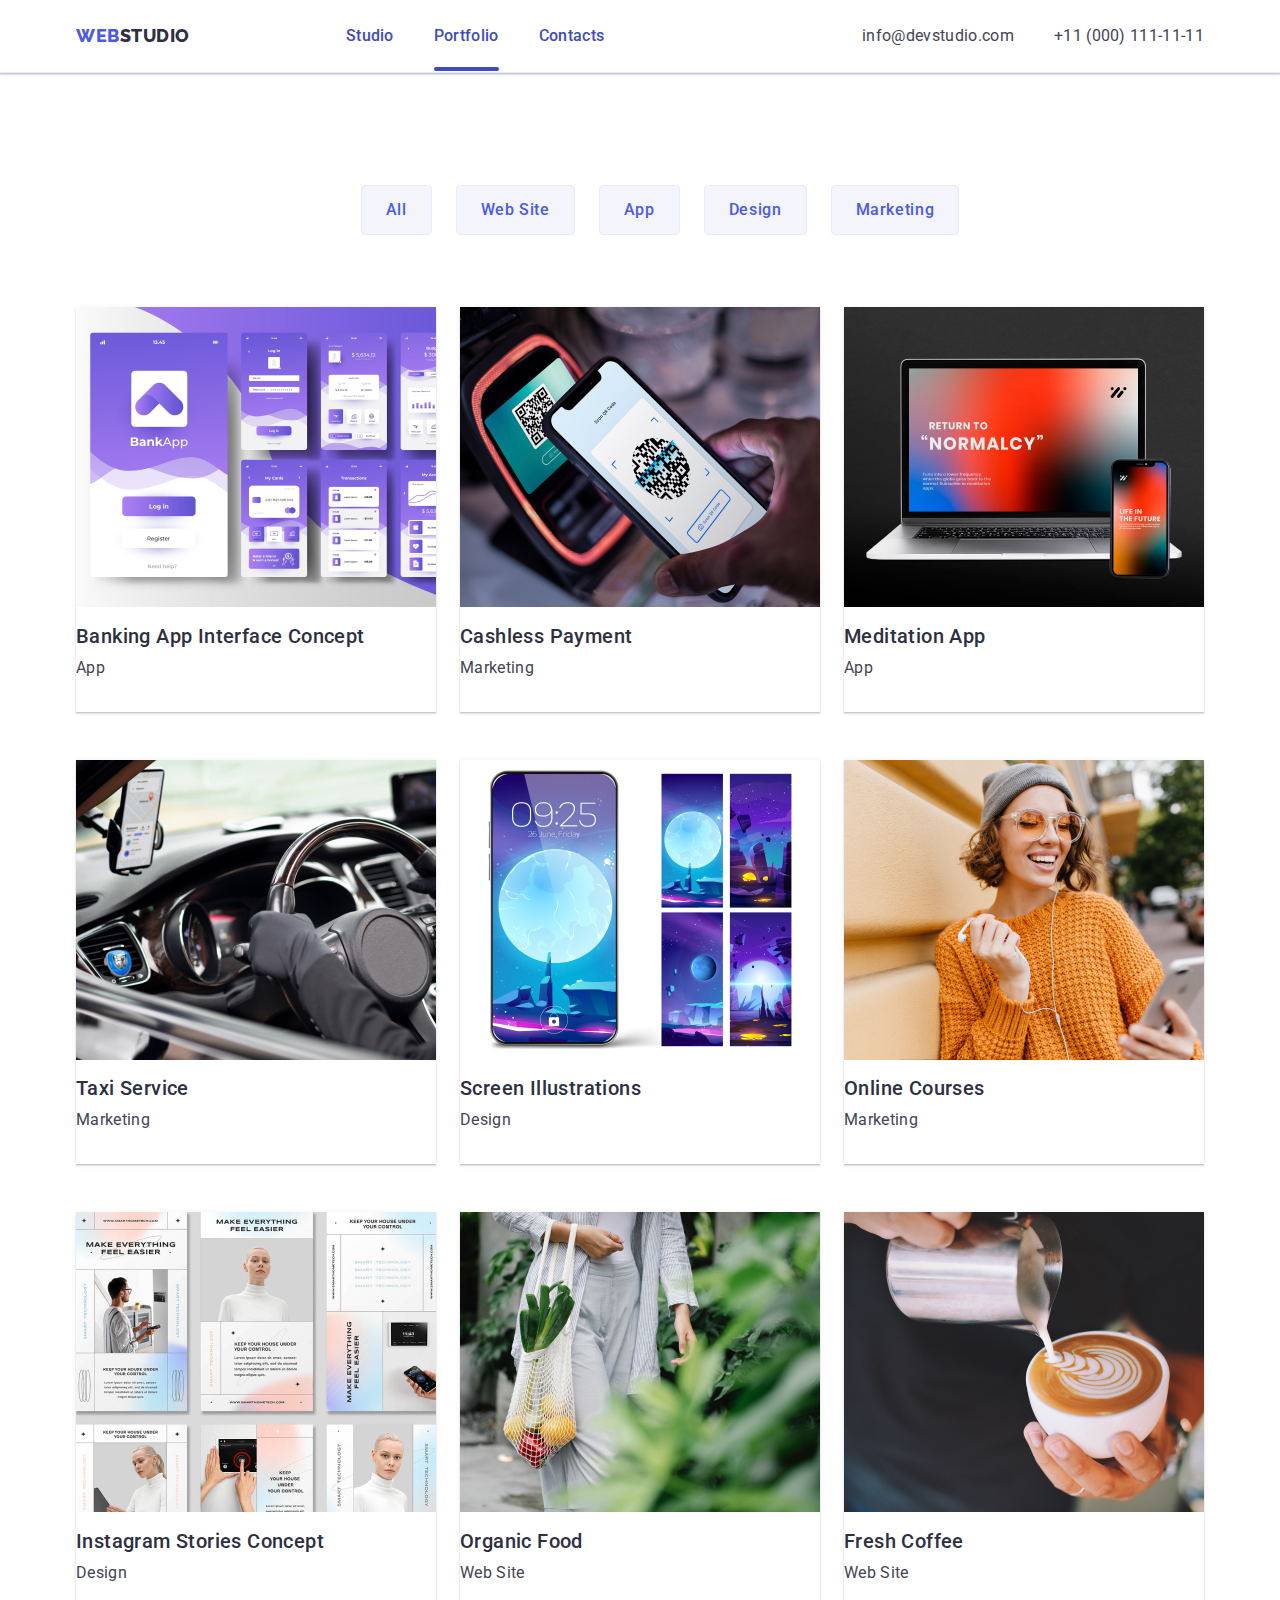
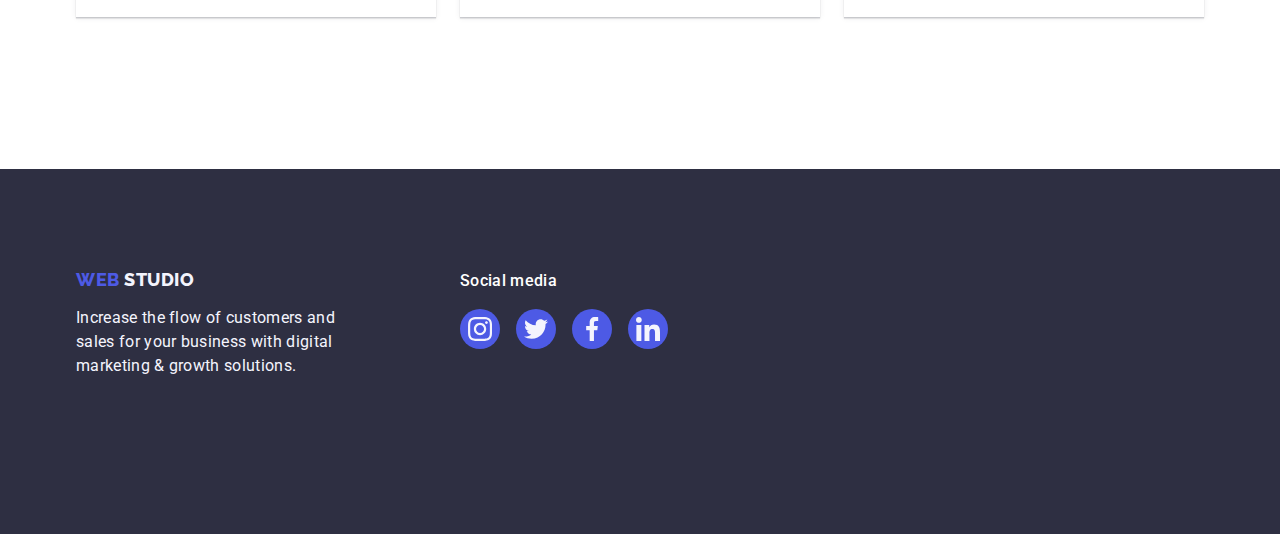
==== commit 79b025a3: "3" ====
--- a/portfolio.html
+++ b/portfolio.html
@@ -30,7 +30,9 @@
           <ul class="list top-line">
             <li><a class="index link top" href="./index.html">Studio</a></li>
             <li>
-              <a class="nav-link-activ https://pnm24.github.io/goit-markup-hw-05/portfolio.htmlindex link top" href="./portfolio.html">Portfolio</a>
+              <a class="nav-link-activ index link top" href="./portfolio.html"
+                >Portfolio</a
+              >
             </li>
             <li><a class="index link top" href="">Contacts</a></li>
           </ul>
@@ -92,9 +94,9 @@
               <a href="" class="link link-card">
                 <div class="project-card overlay">
                   <img
-                  src="./images/bankingapp.jpg"
-                  alt="Banking Interface"
-                  width="360"
+                    src="./images/bankingapp.jpg"
+                    alt="Banking Interface"
+                    width="360"
                   />
                   <p class="overlay-paragraf">
                     14 Stylish and User-Friendly App Design Concepts · Task
@@ -113,13 +115,17 @@
             <li class="card-element">
               <a href="" class="link link-card">
                 <div class="project-card overlay">
-                <img src="./images/cardpayment.jpg" alt="Payment" width="360" />
-                <p class="overlay-paragraf">
-                  14 Stylish and User-Friendly App Design Concepts · Task
-                  Manager App · Calorie Tracker App · Exotic Fruit Ecommerce
-                  App · Cloud Storage App
-                </p>
-              </div>
+                  <img
+                    src="./images/cardpayment.jpg"
+                    alt="Payment"
+                    width="360"
+                  />
+                  <p class="overlay-paragraf">
+                    14 Stylish and User-Friendly App Design Concepts · Task
+                    Manager App · Calorie Tracker App · Exotic Fruit Ecommerce
+                    App · Cloud Storage App
+                  </p>
+                </div>
                 <div class="app">
                   <h2 class="titlefour card-title">Cashless Payment</h2>
                   <p class="firsttitle">Marketing</p>
@@ -129,13 +135,13 @@
             <li class="card-element">
               <a href="" class="link link-card">
                 <div class="project-card overlay">
-                <img src="./images/computerapp.jpg" alt="App" width="360" />
-                <p class="overlay-paragraf">
-                  14 Stylish and User-Friendly App Design Concepts · Task
-                  Manager App · Calorie Tracker App · Exotic Fruit Ecommerce
-                  App · Cloud Storage App
-                </p>
-              </div>
+                  <img src="./images/computerapp.jpg" alt="App" width="360" />
+                  <p class="overlay-paragraf">
+                    14 Stylish and User-Friendly App Design Concepts · Task
+                    Manager App · Calorie Tracker App · Exotic Fruit Ecommerce
+                    App · Cloud Storage App
+                  </p>
+                </div>
                 <div class="app">
                   <h2 class="titlefour card-title">Meditation App</h2>
                   <p class="firsttitle">App</p>
@@ -148,13 +154,13 @@
             <li class="card-element">
               <a href="" class="link link-card">
                 <div class="project-card overlay">
-                <img src="./images/taxiservice.jpg" alt="Taxi" width="360" />
-                <p class="overlay-paragraf">
-                  14 Stylish and User-Friendly App Design Concepts · Task
-                  Manager App · Calorie Tracker App · Exotic Fruit Ecommerce
-                  App · Cloud Storage App
-                </p>
-              </div>
+                  <img src="./images/taxiservice.jpg" alt="Taxi" width="360" />
+                  <p class="overlay-paragraf">
+                    14 Stylish and User-Friendly App Design Concepts · Task
+                    Manager App · Calorie Tracker App · Exotic Fruit Ecommerce
+                    App · Cloud Storage App
+                  </p>
+                </div>
                 <div class="app">
                   <h2 class="titlefour card-title">Taxi Service</h2>
                   <p class="firsttitle">Marketing</p>
@@ -164,17 +170,17 @@
             <li class="card-element">
               <a href="" class="link link-card">
                 <div class="project-card overlay">
-                <img
-                  src="./images/phonewallpapers.jpg"
-                  alt="Phone Screen"
-                  width="360"
-                />
-                <p class="overlay-paragraf">
-                  14 Stylish and User-Friendly App Design Concepts · Task
-                  Manager App · Calorie Tracker App · Exotic Fruit Ecommerce
-                  App · Cloud Storage App
-                </p>
-              </div>
+                  <img
+                    src="./images/phonewallpapers.jpg"
+                    alt="Phone Screen"
+                    width="360"
+                  />
+                  <p class="overlay-paragraf">
+                    14 Stylish and User-Friendly App Design Concepts · Task
+                    Manager App · Calorie Tracker App · Exotic Fruit Ecommerce
+                    App · Cloud Storage App
+                  </p>
+                </div>
                 <div class="app">
                   <h2 class="titlefour card-title">Screen Illustrations</h2>
                   <p class="firsttitle">Design</p>
@@ -184,17 +190,17 @@
             <li class="card-element">
               <a href="" class="link link-card">
                 <div class="project-card overlay">
-                <img
-                  src="./images/onlinecourses.jpg"
-                  alt="Online Courses"
-                  width="360"
-                />
-                <p class="overlay-paragraf">
-                  14 Stylish and User-Friendly App Design Concepts · Task
-                  Manager App · Calorie Tracker App · Exotic Fruit Ecommerce
-                  App · Cloud Storage App
-                </p>
-              </div>
+                  <img
+                    src="./images/onlinecourses.jpg"
+                    alt="Online Courses"
+                    width="360"
+                  />
+                  <p class="overlay-paragraf">
+                    14 Stylish and User-Friendly App Design Concepts · Task
+                    Manager App · Calorie Tracker App · Exotic Fruit Ecommerce
+                    App · Cloud Storage App
+                  </p>
+                </div>
                 <div class="app">
                   <h2 class="titlefour card-title">Online Courses</h2>
                   <p class="firsttitle">Marketing</p>
@@ -207,17 +213,17 @@
             <li class="card-element">
               <a href="" class="link link-card">
                 <div class="project-card overlay">
-                <img
-                  src="./images/instagramstoriesconcept.jpg"
-                  alt="Instagram Stories"
-                  width="360"
-                />
-                <p class="overlay-paragraf">
-                  14 Stylish and User-Friendly App Design Concepts · Task
-                  Manager App · Calorie Tracker App · Exotic Fruit Ecommerce
-                  App · Cloud Storage App
-                </p>
-              </div>
+                  <img
+                    src="./images/instagramstoriesconcept.jpg"
+                    alt="Instagram Stories"
+                    width="360"
+                  />
+                  <p class="overlay-paragraf">
+                    14 Stylish and User-Friendly App Design Concepts · Task
+                    Manager App · Calorie Tracker App · Exotic Fruit Ecommerce
+                    App · Cloud Storage App
+                  </p>
+                </div>
                 <div class="app">
                   <h2 class="titlefour card-title">
                     Instagram Stories Concept
@@ -229,17 +235,17 @@
             <li class="card-element">
               <a href="" class="link link-card">
                 <div class="project-card overlay">
-                <img
-                  src="./images/organicfood.jpg"
-                  alt="Organic Food"
-                  width="360"
-                />
-                <p class="overlay-paragraf">
-                  14 Stylish and User-Friendly App Design Concepts · Task
-                  Manager App · Calorie Tracker App · Exotic Fruit Ecommerce
-                  App · Cloud Storage App
-                </p>
-              </div>
+                  <img
+                    src="./images/organicfood.jpg"
+                    alt="Organic Food"
+                    width="360"
+                  />
+                  <p class="overlay-paragraf">
+                    14 Stylish and User-Friendly App Design Concepts · Task
+                    Manager App · Calorie Tracker App · Exotic Fruit Ecommerce
+                    App · Cloud Storage App
+                  </p>
+                </div>
                 <div class="app">
                   <h2 class="titlefour card-title">Organic Food</h2>
                   <p class="firsttitle">Web Site</p>
@@ -249,13 +255,17 @@
             <li class="card-element">
               <a href="" class="link link-card">
                 <div class="project-card overlay">
-                <img src="./images/freshcoffee.jpg" alt="Coffee" width="360" />
-                <p class="overlay-paragraf">
-                  14 Stylish and User-Friendly App Design Concepts · Task
-                  Manager App · Calorie Tracker App · Exotic Fruit Ecommerce
-                  App · Cloud Storage App
-                </p>
-              </div>
+                  <img
+                    src="./images/freshcoffee.jpg"
+                    alt="Coffee"
+                    width="360"
+                  />
+                  <p class="overlay-paragraf">
+                    14 Stylish and User-Friendly App Design Concepts · Task
+                    Manager App · Calorie Tracker App · Exotic Fruit Ecommerce
+                    App · Cloud Storage App
+                  </p>
+                </div>
                 <div class="app">
                   <h2 class="titlefour card-title">Fresh Coffee</h2>
                   <p class="firsttitle">Web Site</p>
--- a/css/styles.css
+++ b/css/styles.css
@@ -136,7 +136,7 @@
     cursor: pointer;
     width: 24px;
     height: 24px;
-    background-color: var(--cornflower);
+    background-color: #e7e9fc;
     border-radius: 50%;
     border: 1px solid rgba(0, 0, 0, 0.1);
     top: 24px;
@@ -155,6 +155,7 @@
 .modal-close:hover,
 .modal-close:focus {
     background-color: #404bbf;
+    fill: #ffffff;
     border: none;
     transition: transform 250ms cubic-bezier(0.4, 0, 0.2, 1);
 }
@@ -246,7 +247,7 @@
     font-size: 16px;
     line-height: 1.5;
     letter-spacing: 0.02em;
-    color: var(--dark-blue);
+    color: #404bbf;
     text-decoration: none;
 }
 
@@ -330,17 +331,18 @@
     line-height: 1.5;
     letter-spacing: 0.04em;
     color: #ffffff;
+    transition: background-color 250ms cubic-bezier(0.4, 0, 0.2, 1);
 
 }
 
 .btn:hover {
     background-color: #404bbf;
-    transition: transform 250ms cubic-bezier(0.4, 0, 0.2, 1);
+    
 }
 
 .btn:focus {
     background-color: #404bbf;
-    transition: transform 250ms cubic-bezier(0.4, 0, 0.2, 1);
+    
 }
 
 .btn {
@@ -437,18 +439,19 @@
     letter-spacing: 0.04em;
     color: var(--button-color);
     background-color: var(--light-color);
+    transition: color 250ms cubic-bezier(0.4, 0, 0.2, 1), background-color 250ms cubic-bezier(0.4, 0, 0, 0.2, 1), border-color 250ms cubic-bezier(0.4, 0, 0.2, 1), box-shadow 250ms cubic-bezier(0.4, 0, 0, 0.2, 1);
 }
 
 .firstbtn:hover {
     color: #FFFFFFFF;
     background-color: #404bbf;
-    transition: transform 250ms cubic-bezier(0.4, 0, 0.2, 1);
-}
+    }
+
 
 .firstbtn:focus {
     color: #FFFFFFFF;
     background-color: #404bbf;
-    transition: transform 250ms cubic-bezier(0.4, 0, 0.2, 1);
+    
 }
 
 .firstbtn {
@@ -541,18 +544,19 @@
     justify-content: center;
     gap: 24px;
     background-color: 250ms cubic-bezier(0.4, 0, 0.2, 1);
+    transition: background-color 250ms cubic-bezier(0.4, 0, 0.2, 1);
 }
 
 .social-media-link:hover{
     background-color: #404bbf;
-    transition: transform 250ms cubic-bezier(0.4, 0, 0.2, 1);
+    
     box-shadow: 1px 6px rgba(46, 47, 66, 0.08), 0px 1px 1px rgba(46, 47, 66, 0.16), 0px 2px 1px rgba(46, 47, 66, 0.08);
     }
 
 
 .social-media-link:focus{
     background-color: #404bbf;
-    transition: transform 250ms cubic-bezier(0.4, 0, 0.2, 1);
+    
     box-shadow: 1px 6px rgba(46, 47, 66, 0.08), 0px 1px 1px rgba(46, 47, 66, 0.16), 0px 2px 1px rgba(46, 47, 66, 0.08);
     
 }
@@ -684,6 +688,7 @@
     display: flex;
     flex-wrap: wrap;
     column-gap: 24px;
+    padding-bottom: 32px;
     row-gap: 48px;
     flex-basis: calc((100% - 48px) /3);
     margin-top: 0px;
@@ -700,18 +705,20 @@
 
 .link-card{
     display: block;
+    padding-bottom: 32px;
     transition: box-shadow 250ms cubic-bezier(0.4, 0, 0.2, 1);
     overflow: hidden;
+    box-shadow: 0px 1px 6px rgba(46, 47, 66, 0.08), 0px 1px 1px rgba(46, 47, 66, 0.16), 0px 2px 1px rgba(46, 47, 66, 0.08);
 }
 
 .link-card:hover {
     transition: transform 250ms cubic-bezier(0.4, 0, 0.2, 1);
-box-shadow: 0px 1px 6px rgba(46, 47, 66, 0.08), 0px 1px 1px rgba(46, 47, 66, 0.16), 0px 2px 1px rgba(46, 47, 66, 0.08);
+
 }
 
 .link-card:focus {
     transition: transform 250ms cubic-bezier(0.4, 0, 0.2, 1);
-    box-shadow: 0px 1px 6px rgba(46, 47, 66, 0.08), 0px 1px 1px rgba(46, 47, 66, 0.16), 0px 2px 1px rgba(46, 47, 66, 0.08);
+    
 }
 
 .overlay {
@@ -730,7 +737,7 @@
     font-size: 16px;
     line-height: 1.5;
     letter-spacing: 0.02em;
-    color: #FFFFFFFF;
+    color: #f4f4f4fd;
     padding: 40px 32px;
     background-color: #4d5ae5;
     height: 100%;
@@ -828,18 +835,19 @@
     display: flex;
     align-items: center;
     justify-content: center;
+    transition: background-color 250ms cubic-bezier(0.4, 0, 0.2, 1);
 }
     
 
 
 .last-link-div:hover{
     background-color: #31d0aa;
-    transition: transform 250ms cubic-bezier(0.4, 0, 0.2, 1);
+    
 }
 
 .last-link-div:focus{
     background-color: #31d0aa;
-    transition: transform 250ms cubic-bezier(0.4, 0, 0.2, 1);
+    
 }
 
 .socialred-div{
